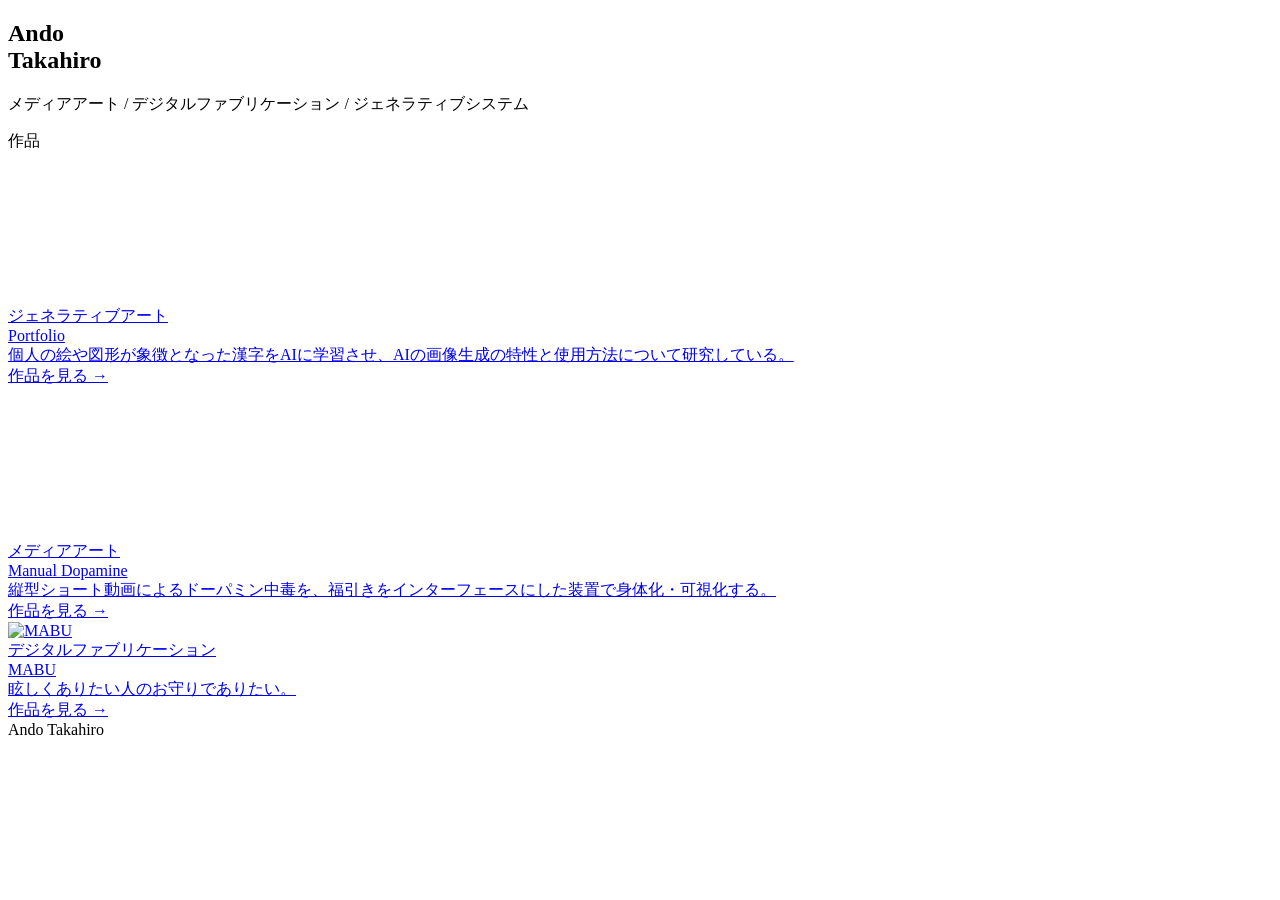
==== index.html @ 45dd7464 "rename: Nonsense Kanji → Portfolio" ====
<!DOCTYPE html>
<html lang="en">
<head>
<meta charset="UTF-8">
<meta name="viewport" content="width=device-width, initial-scale=1.0">
<title>Ando Takahiro</title>
<link rel="stylesheet" href="style.css?v=6">
</head>
<body>
<section class="hero">
  <h1 class="hero-title">Ando<br>Takahiro</h1>
  <p class="hero-sub">メディアアート / デジタルファブリケーション / ジェネラティブシステム</p>
</section>

<section class="grid-section">
  <div class="grid-label">作品</div>
  <div class="grid">

    <a class="card" href="nonsense-kanji/index.html">
      <div class="card-thumb">
        <video autoplay muted loop playsinline>
          <source src="assets/videos/nonsense-kanji/nk_morph001.mp4" type="video/mp4">
        </video>
      </div>
      <div class="card-body">
        <div class="card-tag">ジェネラティブアート</div>
        <div class="card-title">Portfolio</div>
        <div class="card-desc">個人の絵や図形が象徴となった漢字をAIに学習させ、AIの画像生成の特性と使用方法について研究している。</div>
        <div class="card-arrow">作品を見る →</div>
      </div>
    </a>

    <a class="card" href="manual-dopamine/index.html">
      <div class="card-thumb">
        <video autoplay muted loop playsinline>
          <source src="assets/videos/manual-dopamine/md_samune001.mp4" type="video/mp4">
        </video>
      </div>
      <div class="card-body">
        <div class="card-tag">メディアアート</div>
        <div class="card-title">Manual Dopamine</div>
        <div class="card-desc">縦型ショート動画によるドーパミン中毒を、福引きをインターフェースにした装置で身体化・可視化する。</div>
        <div class="card-arrow">作品を見る →</div>
      </div>
    </a>

    <a class="card" href="mabu/index.html">
      <div class="card-thumb card-thumb--contain">
        <img src="assets/images/mabu/mabu_samune0_c.jpg" alt="MABU">
      </div>
      <div class="card-body">
        <div class="card-tag">デジタルファブリケーション</div>
        <div class="card-title">MABU</div>
        <div class="card-desc">眩しくありたい人のお守りでありたい。</div>
        <div class="card-arrow">作品を見る →</div>
      </div>
    </a>

  </div>
</section>

<footer>
  <span>Ando Takahiro</span>
</footer>
</body>
</html>
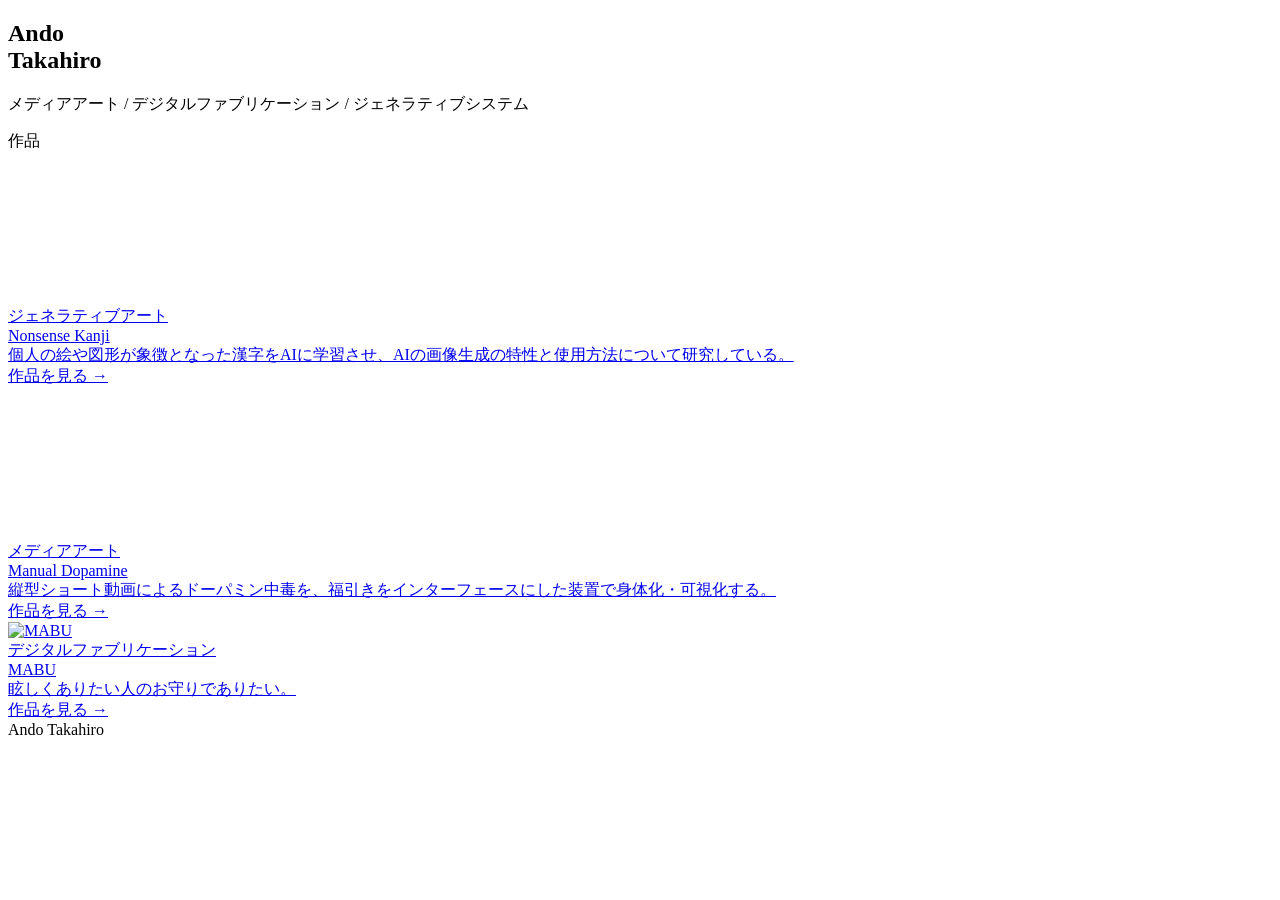
==== commit 9bf8c550: "revert: Nonsense Kanji に戻す" ====
--- a/index.html
+++ b/index.html
@@ -24,7 +24,7 @@
       </div>
       <div class="card-body">
         <div class="card-tag">ジェネラティブアート</div>
-        <div class="card-title">Portfolio</div>
+        <div class="card-title">Nonsense Kanji</div>
         <div class="card-desc">個人の絵や図形が象徴となった漢字をAIに学習させ、AIの画像生成の特性と使用方法について研究している。</div>
         <div class="card-arrow">作品を見る →</div>
       </div>
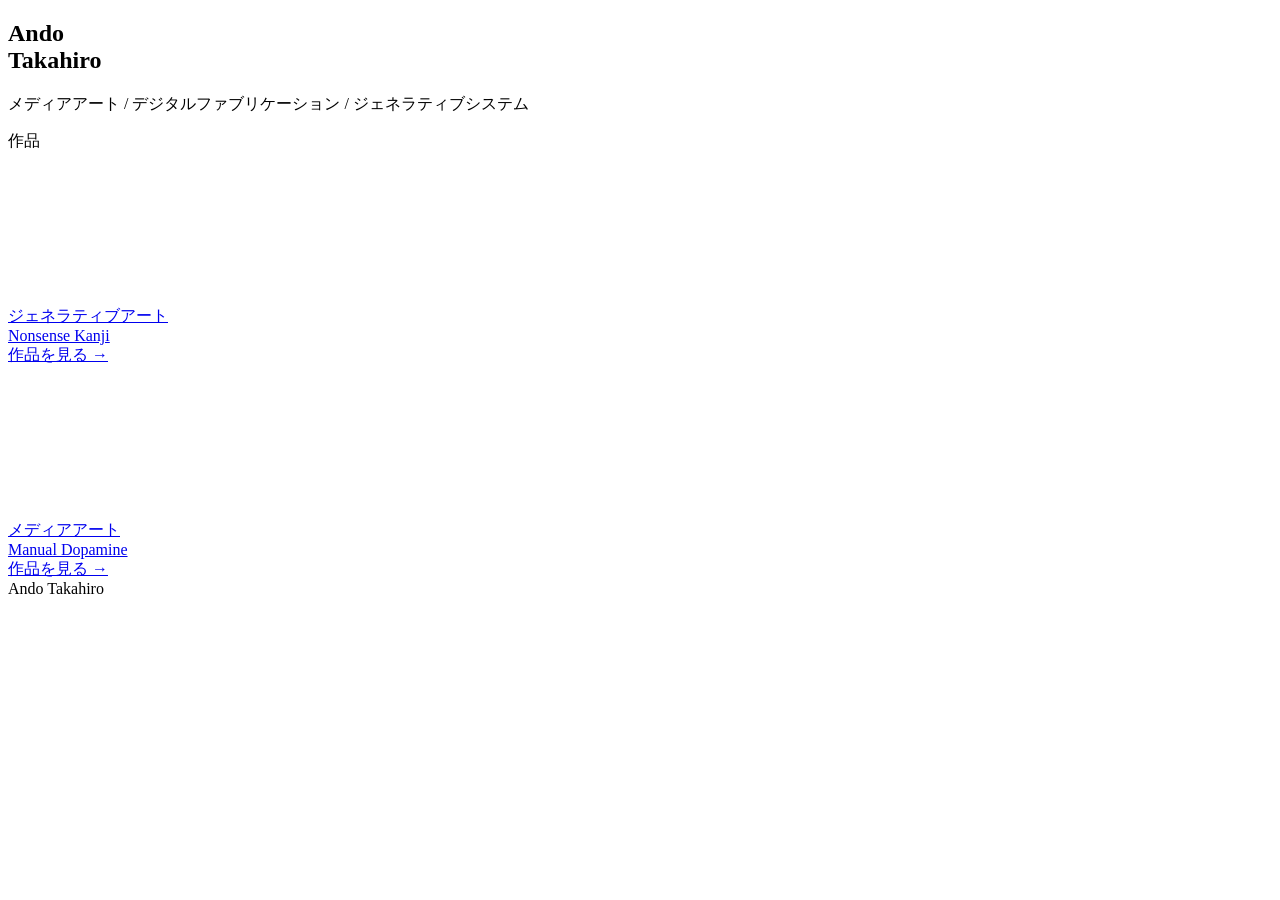
==== commit 201128a3: "update site" ====
--- a/index.html
+++ b/index.html
@@ -25,7 +25,6 @@
       <div class="card-body">
         <div class="card-tag">ジェネラティブアート</div>
         <div class="card-title">Nonsense Kanji</div>
-        <div class="card-desc">個人の絵や図形が象徴となった漢字をAIに学習させ、AIの画像生成の特性と使用方法について研究している。</div>
         <div class="card-arrow">作品を見る →</div>
       </div>
     </a>
@@ -39,22 +38,10 @@
       <div class="card-body">
         <div class="card-tag">メディアアート</div>
         <div class="card-title">Manual Dopamine</div>
-        <div class="card-desc">縦型ショート動画によるドーパミン中毒を、福引きをインターフェースにした装置で身体化・可視化する。</div>
         <div class="card-arrow">作品を見る →</div>
       </div>
     </a>
 
-    <a class="card" href="mabu/index.html">
-      <div class="card-thumb card-thumb--contain">
-        <img src="assets/images/mabu/mabu_samune0_c.jpg" alt="MABU">
-      </div>
-      <div class="card-body">
-        <div class="card-tag">デジタルファブリケーション</div>
-        <div class="card-title">MABU</div>
-        <div class="card-desc">眩しくありたい人のお守りでありたい。</div>
-        <div class="card-arrow">作品を見る →</div>
-      </div>
-    </a>
 
   </div>
 </section>
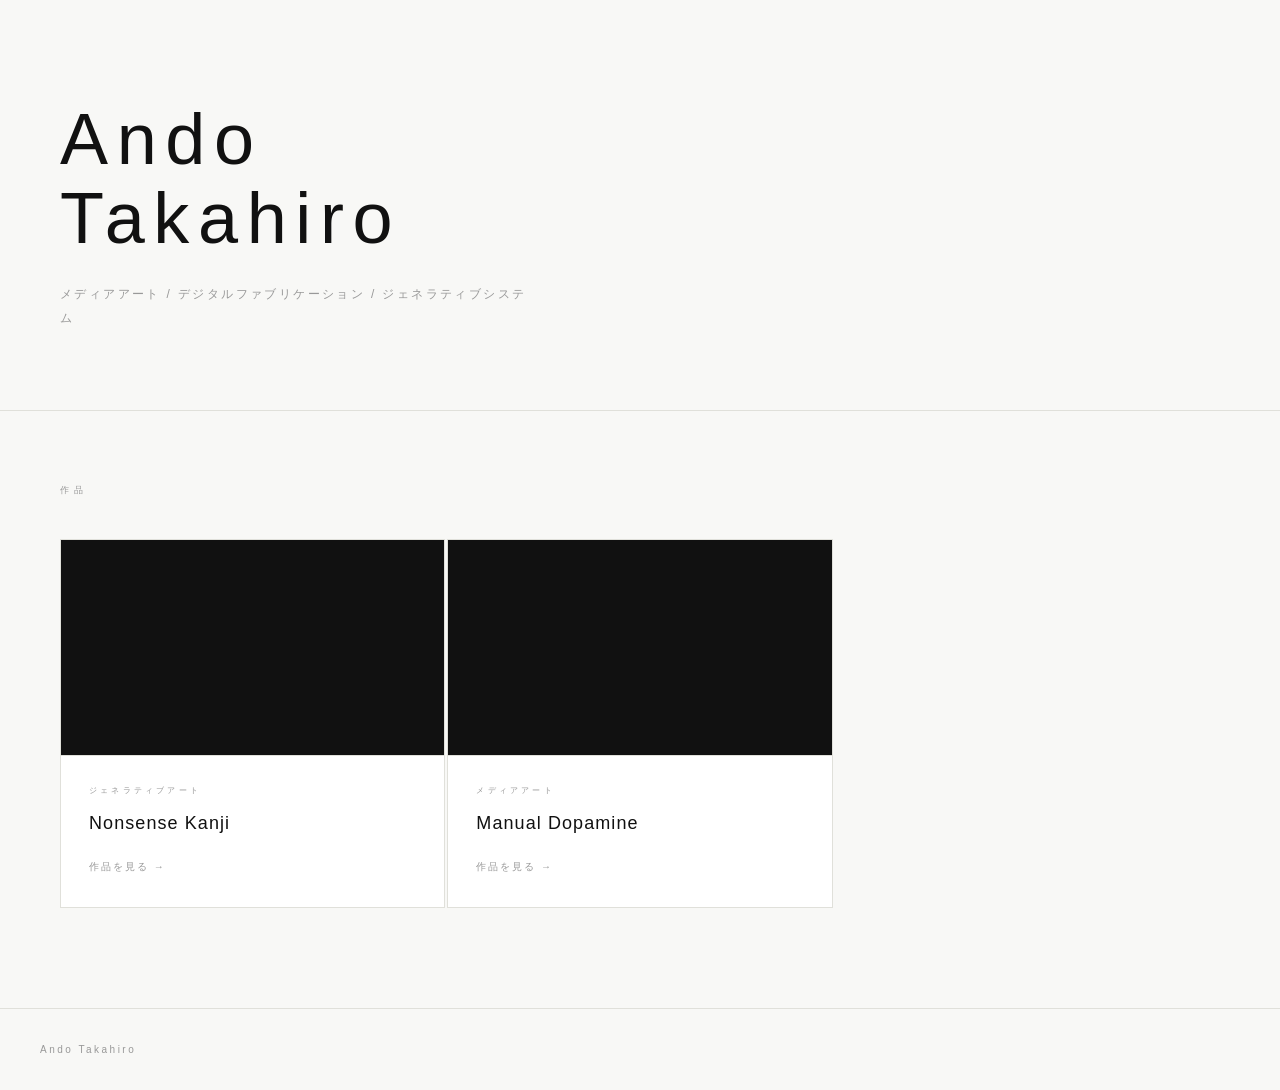
==== commit c3177284: "unify image aspect ratio to 16:9" ====
--- a/index.html
+++ b/index.html
@@ -32,7 +32,7 @@
     <a class="card" href="manual-dopamine/index.html">
       <div class="card-thumb">
         <video autoplay muted loop playsinline>
-          <source src="assets/videos/manual-dopamine/md_samune001.mp4" type="video/mp4">
+          <source src="assets/videos/manual-dopamine/md_samune002.mp4" type="video/mp4">
         </video>
       </div>
       <div class="card-body">
--- a/style.css
+++ b/style.css
@@ -0,0 +1,187 @@
+*, *::before, *::after { box-sizing: border-box; margin: 0; padding: 0; }
+:root {
+  --bg: #f8f8f6;
+  --fg: #111;
+  --muted: #999;
+  --border: #e0e0da;
+  --white: #fff;
+}
+html { scroll-behavior: smooth; }
+body {
+  background: var(--bg);
+  color: var(--fg);
+  font-family: 'Hiragino Sans', 'Noto Sans JP', 'Helvetica Neue', sans-serif;
+  font-weight: 300;
+  line-height: 1.7;
+  min-height: 100vh;
+  padding-top: 0;
+}
+a { color: inherit; text-decoration: none; }
+
+/* navがあるページ */
+.has-nav { padding-top: 56px; }
+
+/* ナビ */
+nav {
+  position: fixed; top: 0; left: 0; right: 0; z-index: 100;
+  background: rgba(248,248,246,0.92);
+  backdrop-filter: blur(8px);
+  border-bottom: 1px solid var(--border);
+  padding: 0 40px; height: 56px;
+  display: flex; align-items: center; justify-content: space-between;
+}
+.nav-logo { font-size: 11px; letter-spacing: .4em; text-transform: uppercase; }
+.nav-author { font-size: 10px; letter-spacing: .3em; color: var(--muted); }
+.nav-back {
+  font-size: 10px; letter-spacing: .25em; color: var(--muted);
+  border: 1px solid var(--border); padding: 6px 16px;
+  transition: border-color .2s, color .2s;
+}
+.nav-back:hover { border-color: #999; color: var(--fg); }
+
+/* ヒーロー（トップページ） */
+.hero {
+  padding: 100px 60px 80px;
+  border-bottom: 1px solid var(--border);
+}
+.hero-group { font-size: 9px; letter-spacing: .55em; color: var(--muted); text-transform: uppercase; margin-bottom: 28px; }
+.hero-title { font-size: clamp(36px, 6vw, 72px); font-weight: 200; letter-spacing: .12em; line-height: 1.1; margin-bottom: 24px; }
+.hero-sub { font-size: 12px; letter-spacing: .2em; color: var(--muted); max-width: 480px; line-height: 2; }
+.hero-author { margin-top: 48px; font-size: 10px; letter-spacing: .35em; color: var(--muted); }
+
+/* グリッド */
+.grid-section { padding: 72px 60px 100px; }
+.grid-label { font-size: 9px; letter-spacing: .5em; color: var(--muted); text-transform: uppercase; margin-bottom: 40px; }
+.grid { display: grid; grid-template-columns: repeat(auto-fill, minmax(340px, 1fr)); gap: 2px; }
+
+/* カード */
+.card {
+  display: block; background: var(--white);
+  border: 1px solid var(--border); overflow: hidden;
+  transition: transform .25s, box-shadow .25s, border-color .25s;
+}
+.card:hover { transform: translateY(-4px); box-shadow: 0 12px 40px rgba(0,0,0,.08); border-color: #bbb; }
+.card-thumb { width: 100%; aspect-ratio: 16/9; background: #111; overflow: hidden; }
+.card-thumb--empty { background: #1a1a1a; }
+.card-thumb--contain { background: var(--bg); }
+.card-thumb--contain img { object-fit: cover; width: 100%; height: 100%; }
+.card-thumb video { width: 100%; height: 100%; object-fit: cover; }
+.card-body { padding: 28px 28px 32px; border-top: 1px solid var(--border); }
+.card-tag { font-size: 8px; letter-spacing: .4em; color: var(--muted); text-transform: uppercase; margin-bottom: 10px; }
+.card-title { font-size: 18px; font-weight: 400; letter-spacing: .06em; margin-bottom: 12px; }
+.card-desc { font-size: 11px; color: #888; line-height: 2; }
+.card-arrow { margin-top: 20px; font-size: 10px; letter-spacing: .2em; color: var(--muted); }
+
+/* 詳細ページ ヒーロー */
+.page-hero {
+  padding: 80px 60px 60px;
+  border-bottom: 1px solid var(--border);
+  display: grid; grid-template-columns: 1fr 1fr; gap: 60px; align-items: end;
+}
+@media (max-width: 768px) { .page-hero { grid-template-columns: 1fr; } }
+.page-num { font-size: 9px; letter-spacing: .5em; color: var(--muted); text-transform: uppercase; margin-bottom: 16px; }
+.page-title { font-size: clamp(32px, 5vw, 56px); font-weight: 200; letter-spacing: .1em; line-height: 1.15; }
+.page-en { font-size: 11px; letter-spacing: .3em; color: var(--muted); margin-top: 16px; text-transform: uppercase; }
+.page-desc-short { font-size: 13px; line-height: 2; color: #555; align-self: end; }
+
+/* 動画 */
+.video-section { padding: 72px 60px; border-bottom: 1px solid var(--border); }
+.section-label { font-size: 9px; letter-spacing: .5em; color: var(--muted); text-transform: uppercase; margin-bottom: 32px; }
+.video-wrap { width: 100%; max-width: 960px; aspect-ratio: 16/9; background: #111; overflow: hidden; }
+.video-wrap video { width: 100%; height: 100%; object-fit: cover; }
+
+/* 説明 */
+.desc-section {
+  padding: 72px 60px; border-bottom: 1px solid var(--border);
+  display: grid; grid-template-columns: 1fr 2fr; gap: 80px;
+}
+@media (max-width: 768px) { .desc-section { grid-template-columns: 1fr; } }
+.desc-label { font-size: 9px; letter-spacing: .5em; color: var(--muted); text-transform: uppercase; }
+.desc-body { font-size: 13px; line-height: 2.2; color: #444; }
+.desc-body p + p { margin-top: 1.2em; }
+.concept-lead { font-size: clamp(28px, 4vw, 48px); font-weight: 200; letter-spacing: .1em; line-height: 1.3; margin-bottom: 1.6em; color: var(--fg); }
+
+/* 技術 */
+.tech-section { padding: 60px; border-bottom: 1px solid var(--border); background: var(--white); }
+.tech-list { margin-top: 24px; display: grid; grid-template-columns: repeat(auto-fill, minmax(200px, 1fr)); gap: 16px; }
+.tech-item { font-size: 10px; letter-spacing: .2em; color: var(--muted); padding: 12px 16px; border: 1px solid var(--border); }
+
+/* ギャラリー */
+.gallery-section { padding: 72px 60px; }
+.gallery-grid { margin-top: 32px; display: grid; grid-template-columns: repeat(auto-fill, minmax(280px, 1fr)); gap: 4px; }
+.gallery-grid img { width: 100%; aspect-ratio: 16/9; object-fit: cover; display: block; }
+@media (max-width: 640px) { .gallery-grid { columns: 2; } }
+
+/* MABU ページ */
+.mabu-top {
+  padding: 40px 60px 32px;
+  border-bottom: 1px solid var(--border);
+}
+.mabu-title {
+  font-size: clamp(40px, 6vw, 72px);
+  font-weight: 200;
+  letter-spacing: .1em;
+  line-height: 1.1;
+}
+.mabu-en {
+  font-size: 10px;
+  letter-spacing: .35em;
+  color: var(--muted);
+  text-transform: uppercase;
+  margin-top: 10px;
+}
+.mabu-text-section {
+  padding: 72px 60px 80px;
+  border-top: 1px solid var(--border);
+  text-align: center;
+}
+.mabu-text-inner {
+  max-width: 640px;
+  margin: 0 auto;
+}
+.mabu-text-left { display: none; }
+.mabu-lead {
+  font-family: 'Hiragino Mincho ProN', 'Yu Mincho', 'YuMincho', 'Noto Serif JP', serif;
+  font-size: clamp(22px, 3vw, 32px);
+  font-weight: 600;
+  color: var(--fg);
+  letter-spacing: .04em;
+  line-height: 1.5;
+  margin-bottom: 32px;
+}
+.mabu-body {
+  font-family: 'Hiragino Mincho ProN', 'Yu Mincho', 'YuMincho', 'Noto Serif JP', serif;
+  font-size: 13px;
+  line-height: 2.2;
+  color: var(--fg);
+  margin-bottom: 20px;
+  text-align: center;
+}
+.mabu-list {
+  font-family: 'Hiragino Mincho ProN', 'Yu Mincho', 'YuMincho', 'Noto Serif JP', serif;
+  font-size: 13px;
+  line-height: 2;
+  color: var(--fg);
+  margin-bottom: 20px;
+  text-align: center;
+}
+.mabu-design {
+  margin-top: 40px;
+  padding-top: 32px;
+  border-top: 1px solid var(--border);
+  text-align: center;
+}
+.mabu-design-label {
+  font-size: 9px;
+  letter-spacing: .5em;
+  color: var(--muted);
+  text-transform: uppercase;
+  margin-bottom: 16px;
+}
+
+/* フッター */
+footer {
+  border-top: 1px solid var(--border); padding: 32px 40px;
+  font-size: 10px; letter-spacing: .25em; color: var(--muted);
+  display: flex; justify-content: space-between; align-items: center;
+}
